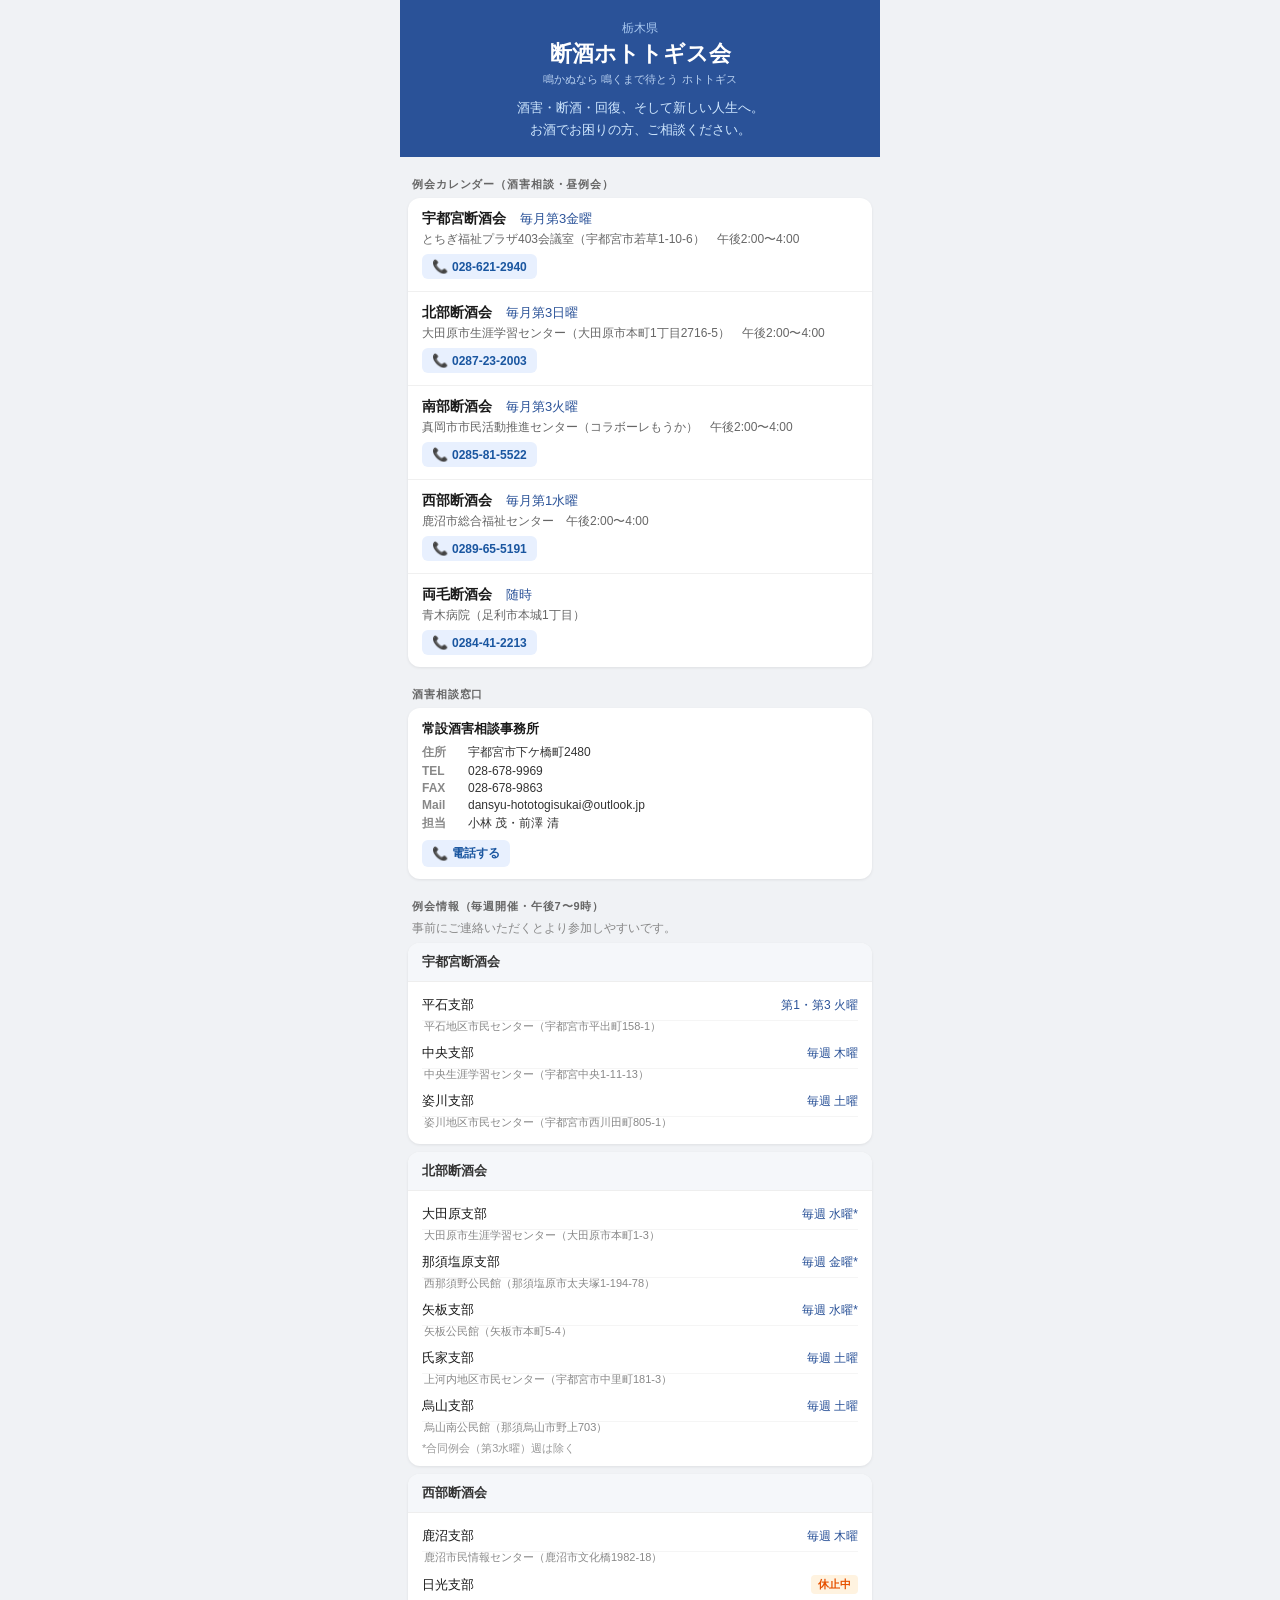
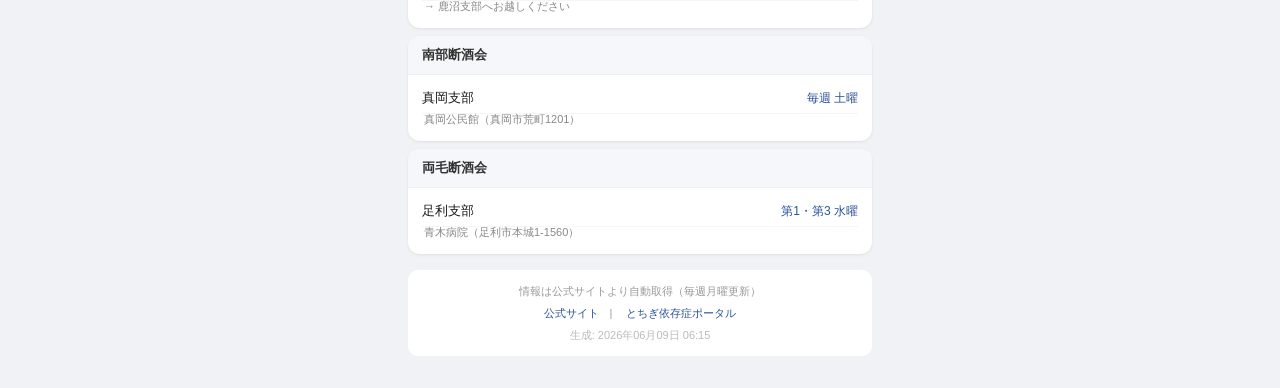
==== mirror/tochigi/index.html @ 94617cdd "V5.01 栃木県断酒ホトトギス会 スマホミラーページ追加" ====
<!DOCTYPE html>
<html lang="ja">
<head>
<meta charset="UTF-8">
<meta name="viewport" content="width=device-width, initial-scale=1.0">
<title>栃木県断酒ホトトギス会</title>
<style>
*{box-sizing:border-box;margin:0;padding:0}
body{font-family:-apple-system,BlinkMacSystemFont,'Hiragino Sans','Noto Sans JP',sans-serif;background:#f0f2f5;color:#1a1a1a;font-size:15px}
.wrap{max-width:480px;margin:0 auto;padding:0 0 2rem}

.header{background:#2a5298;padding:1.25rem 1rem 1rem;text-align:center}
.header-pref{font-size:12px;color:#a8c8f0;margin-bottom:2px}
.header-name{font-size:22px;font-weight:600;color:#fff}
.header-sub{font-size:11px;color:#b8d0f0;margin-top:3px}
.header-lead{margin-top:10px;font-size:13px;color:#d0e8ff;line-height:1.7}

.sec-label{font-size:11px;font-weight:600;color:#666;letter-spacing:.08em;margin:1.25rem 0 6px;padding:0 12px}

.card{background:#fff;border-radius:12px;overflow:hidden;margin:0 8px 10px;box-shadow:0 1px 3px rgba(0,0,0,.08)}
.card-head{padding:10px 14px;background:#f5f7fa;font-size:13px;font-weight:600;color:#333;border-bottom:1px solid #eee}

/* カレンダー */
.cal-entry{padding:12px 14px;border-bottom:1px solid #f0f0f0}
.cal-entry:last-child{border-bottom:none}
.cal-name{font-size:14px;font-weight:600;color:#1a1a1a;margin-bottom:3px}
.cal-rule{font-size:13px;font-weight:400;color:#2a5298}
.cal-place{font-size:12px;color:#666;margin-bottom:6px}
.cal-dates{background:#f0f4ff;border-radius:6px;padding:6px 10px;margin-bottom:6px}
.cal-date-row{display:flex;align-items:center;gap:10px;padding:3px 0;border-bottom:1px solid #e0e8ff}
.cal-date-row:last-child{border-bottom:none}
.cal-d{font-size:14px;font-weight:600;color:#2a5298;min-width:70px}
.cal-wd{font-size:12px;color:#666}
.cal-btns{display:flex;gap:6px;flex-wrap:wrap}

/* 相談 */
.contact-block{padding:12px 14px;border-bottom:1px solid #f0f0f0}
.contact-block:last-child{border-bottom:none}
.contact-name{font-size:13px;font-weight:600;color:#1a1a1a;margin-bottom:6px}
.contact-row{display:flex;gap:6px;font-size:12px;margin-bottom:3px;align-items:flex-start}
.contact-lab{width:40px;flex-shrink:0;color:#888;font-weight:600}
.contact-val{color:#333;word-break:break-all}

/* 例会 */
.meeting-group{background:#fff;border-radius:12px;overflow:hidden;margin:0 8px 8px;box-shadow:0 1px 3px rgba(0,0,0,.08)}
.group-head{padding:10px 14px;background:#f5f7fa;font-size:13px;font-weight:600;color:#333;border-bottom:1px solid #eee}
.group-body{padding:8px 14px 10px}
.branch-row{display:flex;justify-content:space-between;align-items:center;padding:6px 0;border-bottom:1px solid #f5f5f5;font-size:13px}
.branch-row:last-of-type{border-bottom:none}
.branch-name{font-weight:500;color:#1a1a1a}
.branch-day{font-size:12px;color:#2a5298;font-weight:500}
.branch-addr{font-size:11px;color:#888;margin:-2px 0 4px;padding-left:2px}
.branch-note{font-size:11px;color:#999;margin-top:6px}
.badge-pause{font-size:11px;padding:2px 7px;border-radius:4px;background:#fff3e0;color:#e65100;font-weight:600}

/* ボタン */
.tel-btn{display:inline-flex;align-items:center;gap:4px;background:#e8f0fe;color:#1a56a0;border-radius:6px;padding:5px 10px;font-size:12px;text-decoration:none;font-weight:600}
.pdf-btn{display:inline-flex;align-items:center;gap:4px;background:#fff8e1;color:#9a6700;border-radius:6px;padding:5px 10px;font-size:12px;text-decoration:none;font-weight:600}
.icon{font-size:13px}

/* フッター */
.footer{margin:1rem 8px 0;padding:10px 14px;background:#fff;border-radius:10px;font-size:11px;color:#999;text-align:center;line-height:2}
.footer a{color:#2a5298;text-decoration:none}
</style>
</head>
<body>
<div class="wrap">

  <div class="header">
    <div class="header-pref">栃木県</div>
    <div class="header-name">断酒ホトトギス会</div>
    <div class="header-sub">鳴かぬなら 鳴くまで待とう ホトトギス</div>
    <div class="header-lead">酒害・断酒・回復、そして新しい人生へ。<br>お酒でお困りの方、ご相談ください。</div>
  </div>

  <div class="sec-label">例会カレンダー（酒害相談・昼例会）</div>
  <div class="card">
    
    <div class="cal-entry">
      <div class="cal-name">宇都宮断酒会　<span class="cal-rule">毎月第3金曜</span></div>
      <div class="cal-place">とちぎ福祉プラザ403会議室（宇都宮市若草1-10-6）　午後2:00〜4:00</div>
      
      <div class="cal-btns">
        <a href="tel:028-621-2940" class="tel-btn"><span class="icon">📞</span>028-621-2940</a>
        
      </div>
    </div>

    <div class="cal-entry">
      <div class="cal-name">北部断酒会　<span class="cal-rule">毎月第3日曜</span></div>
      <div class="cal-place">大田原市生涯学習センター（大田原市本町1丁目2716-5）　午後2:00〜4:00</div>
      
      <div class="cal-btns">
        <a href="tel:0287-23-2003" class="tel-btn"><span class="icon">📞</span>0287-23-2003</a>
        
      </div>
    </div>

    <div class="cal-entry">
      <div class="cal-name">南部断酒会　<span class="cal-rule">毎月第3火曜</span></div>
      <div class="cal-place">真岡市市民活動推進センター（コラボーレもうか）　午後2:00〜4:00</div>
      
      <div class="cal-btns">
        <a href="tel:0285-81-5522" class="tel-btn"><span class="icon">📞</span>0285-81-5522</a>
        
      </div>
    </div>

    <div class="cal-entry">
      <div class="cal-name">西部断酒会　<span class="cal-rule">毎月第1水曜</span></div>
      <div class="cal-place">鹿沼市総合福祉センター　午後2:00〜4:00</div>
      
      <div class="cal-btns">
        <a href="tel:0289-65-5191" class="tel-btn"><span class="icon">📞</span>0289-65-5191</a>
        
      </div>
    </div>

    <div class="cal-entry">
      <div class="cal-name">両毛断酒会　<span class="cal-rule">随時</span></div>
      <div class="cal-place">青木病院（足利市本城1丁目）</div>
      
      <div class="cal-btns">
        <a href="tel:0284-41-2213" class="tel-btn"><span class="icon">📞</span>0284-41-2213</a>
        
      </div>
    </div>
  </div>

  <div class="sec-label">酒害相談窓口</div>
  <div class="card">
    <div class="contact-block">
      <div class="contact-name">常設酒害相談事務所</div>
      <div class="contact-row"><span class="contact-lab">住所</span><span class="contact-val">宇都宮市下ケ橋町2480</span></div>
      <div class="contact-row"><span class="contact-lab">TEL</span><span class="contact-val">028-678-9969</span></div>
      <div class="contact-row"><span class="contact-lab">FAX</span><span class="contact-val">028-678-9863</span></div>
      <div class="contact-row"><span class="contact-lab">Mail</span><span class="contact-val">dansyu-hototogisukai@outlook.jp</span></div>
      <div class="contact-row"><span class="contact-lab">担当</span><span class="contact-val">小林 茂・前澤 清</span></div>
      <div style="margin-top:8px"><a href="tel:028-678-9969" class="tel-btn"><span class="icon">📞</span>電話する</a></div>
    </div>
  </div>

  <div class="sec-label">例会情報（毎週開催・午後7〜9時）</div>
  <div style="padding:0 0 4px;font-size:12px;color:#888;padding:0 12px 6px">事前にご連絡いただくとより参加しやすいです。</div>
  
    <div class="meeting-group">
      <div class="group-head">宇都宮断酒会</div>
      <div class="group-body">
        
        <div class="branch-row">
          <span class="branch-name">平石支部</span>
          <span class="branch-day">第1・第3 火曜</span>
        </div>
        <div class="branch-addr">平石地区市民センター（宇都宮市平出町158-1）</div>
        <div class="branch-row">
          <span class="branch-name">中央支部</span>
          <span class="branch-day">毎週 木曜</span>
        </div>
        <div class="branch-addr">中央生涯学習センター（宇都宮中央1-11-13）</div>
        <div class="branch-row">
          <span class="branch-name">姿川支部</span>
          <span class="branch-day">毎週 土曜</span>
        </div>
        <div class="branch-addr">姿川地区市民センター（宇都宮市西川田町805-1）</div>
        
      </div>
    </div>

    <div class="meeting-group">
      <div class="group-head">北部断酒会</div>
      <div class="group-body">
        
        <div class="branch-row">
          <span class="branch-name">大田原支部</span>
          <span class="branch-day">毎週 水曜*</span>
        </div>
        <div class="branch-addr">大田原市生涯学習センター（大田原市本町1-3）</div>
        <div class="branch-row">
          <span class="branch-name">那須塩原支部</span>
          <span class="branch-day">毎週 金曜*</span>
        </div>
        <div class="branch-addr">西那須野公民館（那須塩原市太夫塚1-194-78）</div>
        <div class="branch-row">
          <span class="branch-name">矢板支部</span>
          <span class="branch-day">毎週 水曜*</span>
        </div>
        <div class="branch-addr">矢板公民館（矢板市本町5-4）</div>
        <div class="branch-row">
          <span class="branch-name">氏家支部</span>
          <span class="branch-day">毎週 土曜</span>
        </div>
        <div class="branch-addr">上河内地区市民センター（宇都宮市中里町181-3）</div>
        <div class="branch-row">
          <span class="branch-name">烏山支部</span>
          <span class="branch-day">毎週 土曜</span>
        </div>
        <div class="branch-addr">烏山南公民館（那須烏山市野上703）</div>
        <div class="branch-note">*合同例会（第3水曜）週は除く</div>
      </div>
    </div>

    <div class="meeting-group">
      <div class="group-head">西部断酒会</div>
      <div class="group-body">
        
        <div class="branch-row">
          <span class="branch-name">鹿沼支部</span>
          <span class="branch-day">毎週 木曜</span>
        </div>
        <div class="branch-addr">鹿沼市民情報センター（鹿沼市文化橋1982-18）</div>
        <div class="branch-row">
          <span class="branch-name">日光支部</span>
          <span class="badge-pause">休止中</span>
        </div>
        <div class="branch-addr">→ 鹿沼支部へお越しください</div>
        
      </div>
    </div>

    <div class="meeting-group">
      <div class="group-head">南部断酒会</div>
      <div class="group-body">
        
        <div class="branch-row">
          <span class="branch-name">真岡支部</span>
          <span class="branch-day">毎週 土曜</span>
        </div>
        <div class="branch-addr">真岡公民館（真岡市荒町1201）</div>
        
      </div>
    </div>

    <div class="meeting-group">
      <div class="group-head">両毛断酒会</div>
      <div class="group-body">
        
        <div class="branch-row">
          <span class="branch-name">足利支部</span>
          <span class="branch-day">第1・第3 水曜</span>
        </div>
        <div class="branch-addr">青木病院（足利市本城1-1560）</div>
        
      </div>
    </div>

  <div class="footer">
    情報は公式サイトより自動取得（毎週月曜更新）<br>
    <a href="https://dansyu-tochigiken.jp" target="_blank">公式サイト</a>　|　
    <a href="https://tochigi-izon.portalsite.pref.tochigi.lg.jp/" target="_blank">とちぎ依存症ポータル</a><br>
    <span style="color:#bbb">生成: 2026年06月09日 06:15</span>
  </div>

</div>
</body>
</html>
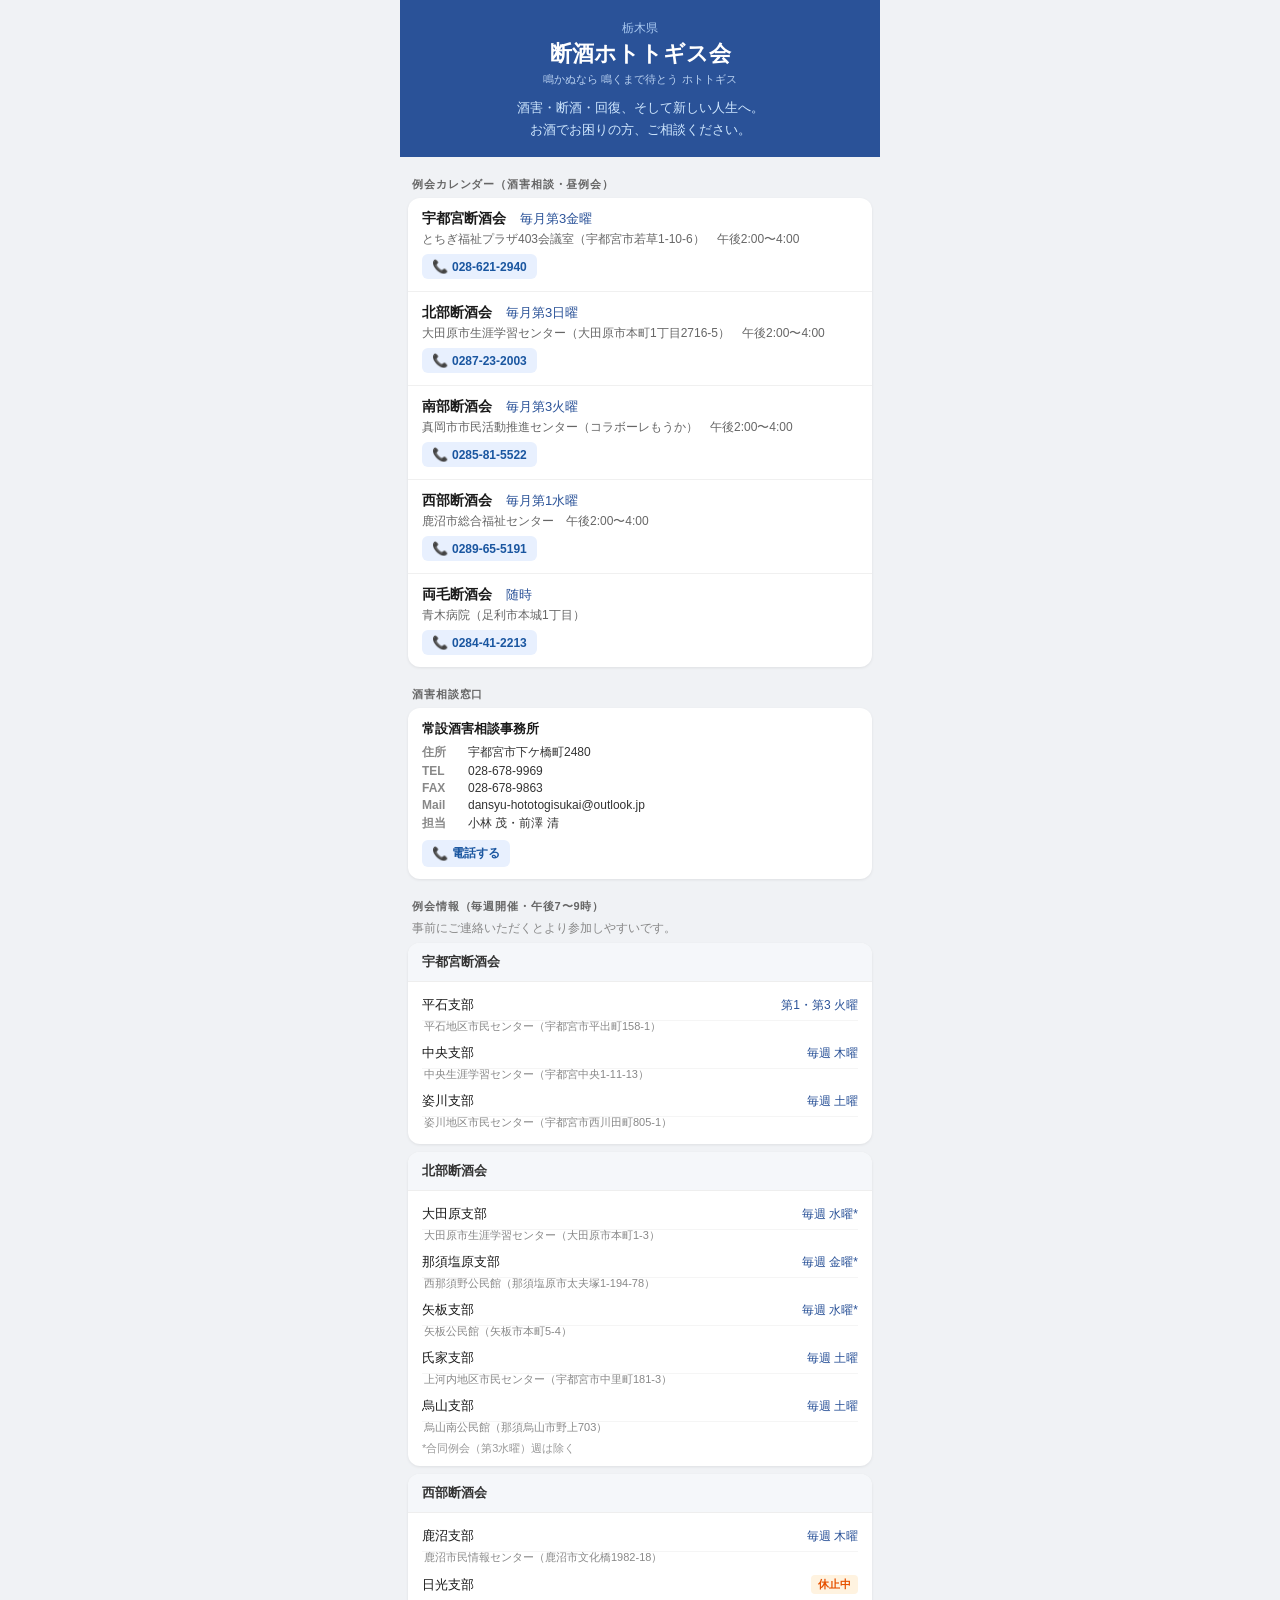
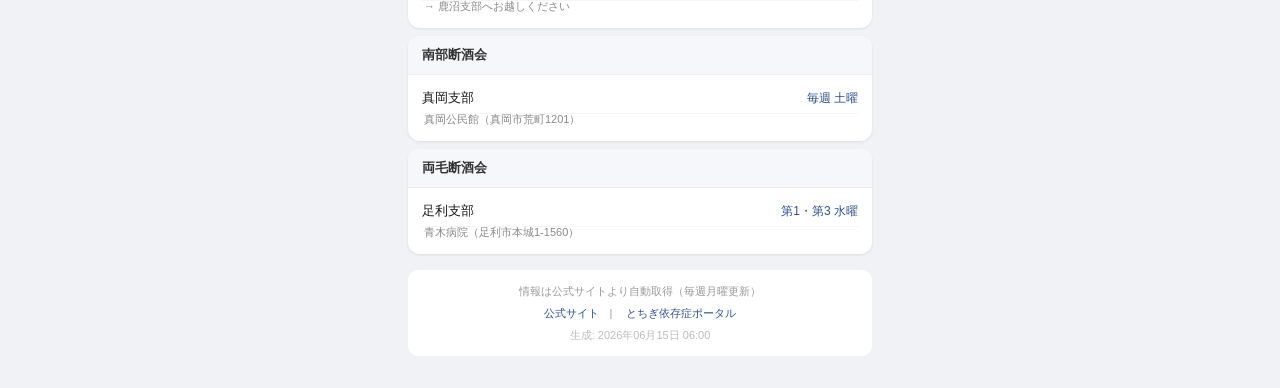
==== commit fac992a4: "sync from production 2026-06-17" ====
--- a/mirror/tochigi/index.html
+++ b/mirror/tochigi/index.html
@@ -247,7 +247,7 @@
     情報は公式サイトより自動取得（毎週月曜更新）<br>
     <a href="https://dansyu-tochigiken.jp" target="_blank">公式サイト</a>　|　
     <a href="https://tochigi-izon.portalsite.pref.tochigi.lg.jp/" target="_blank">とちぎ依存症ポータル</a><br>
-    <span style="color:#bbb">生成: 2026年06月09日 06:15</span>
+    <span style="color:#bbb">生成: 2026年06月15日 06:00</span>
   </div>
 
 </div>
